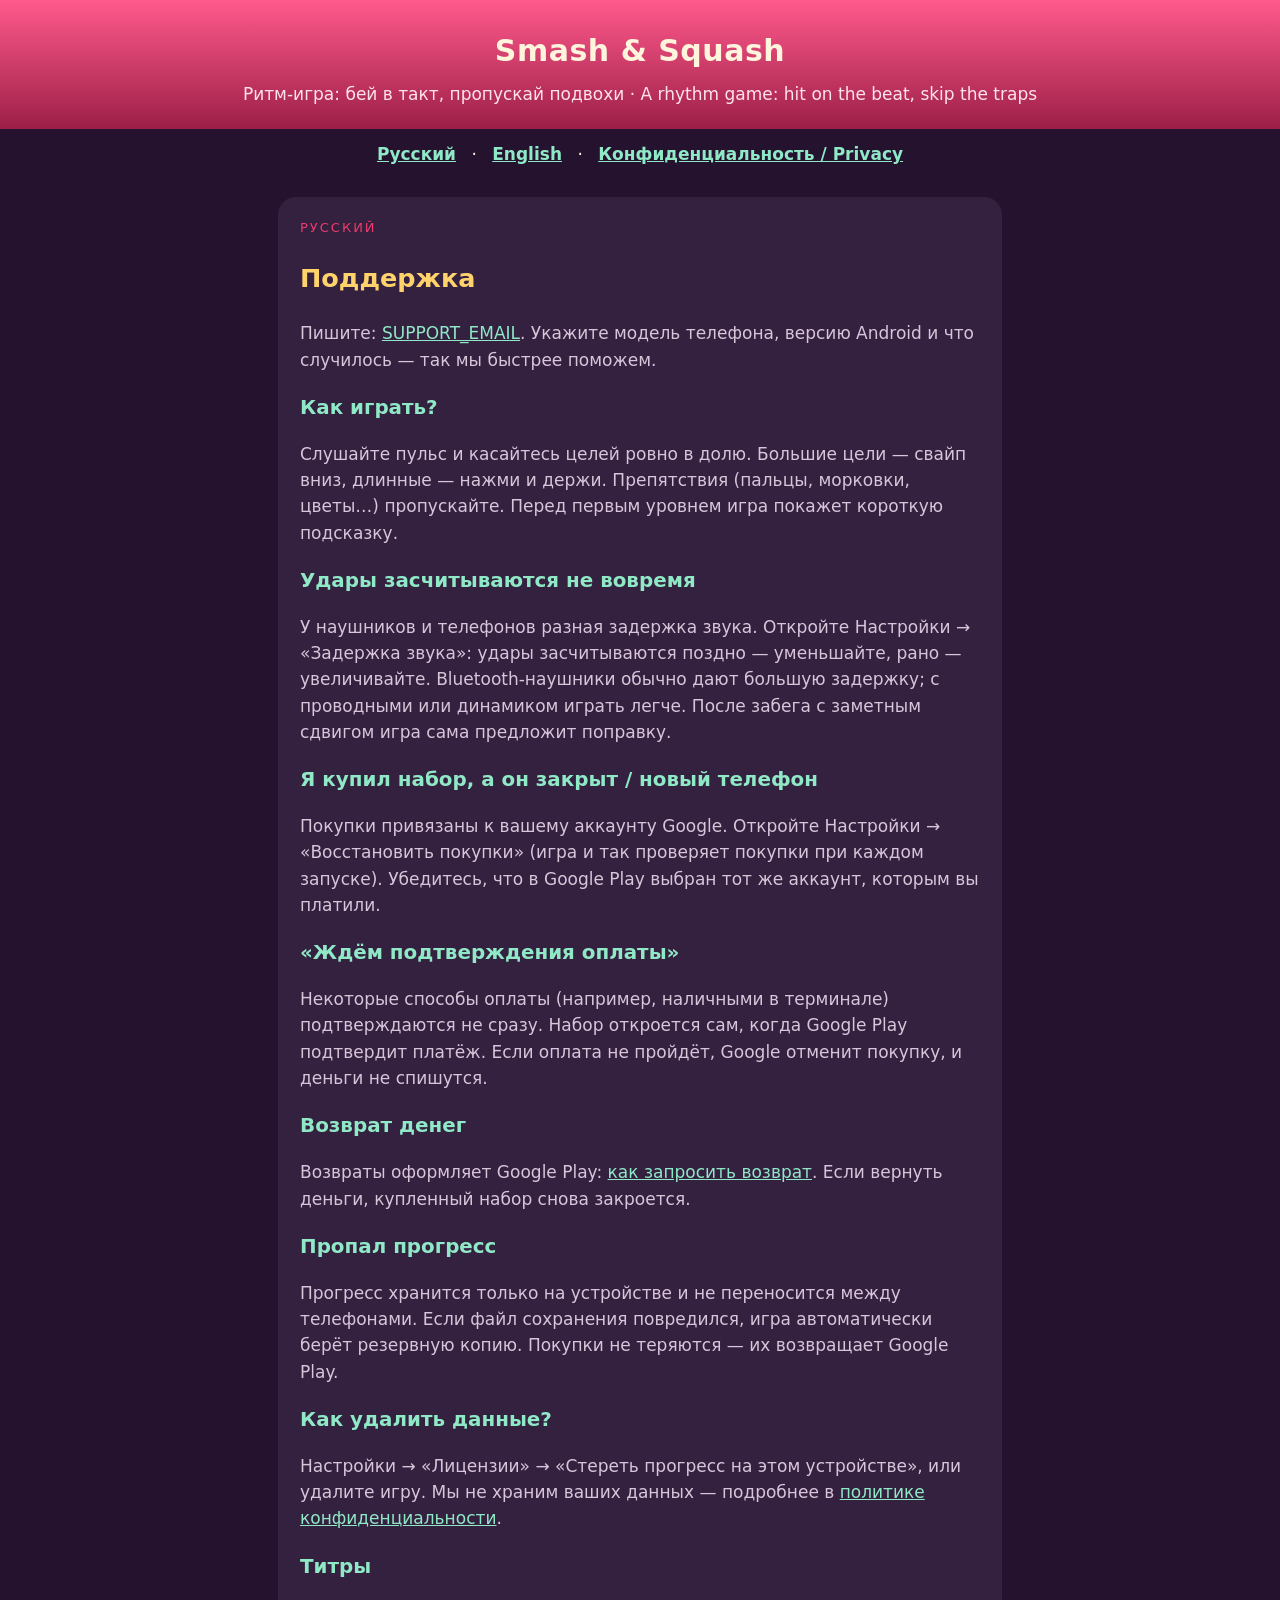
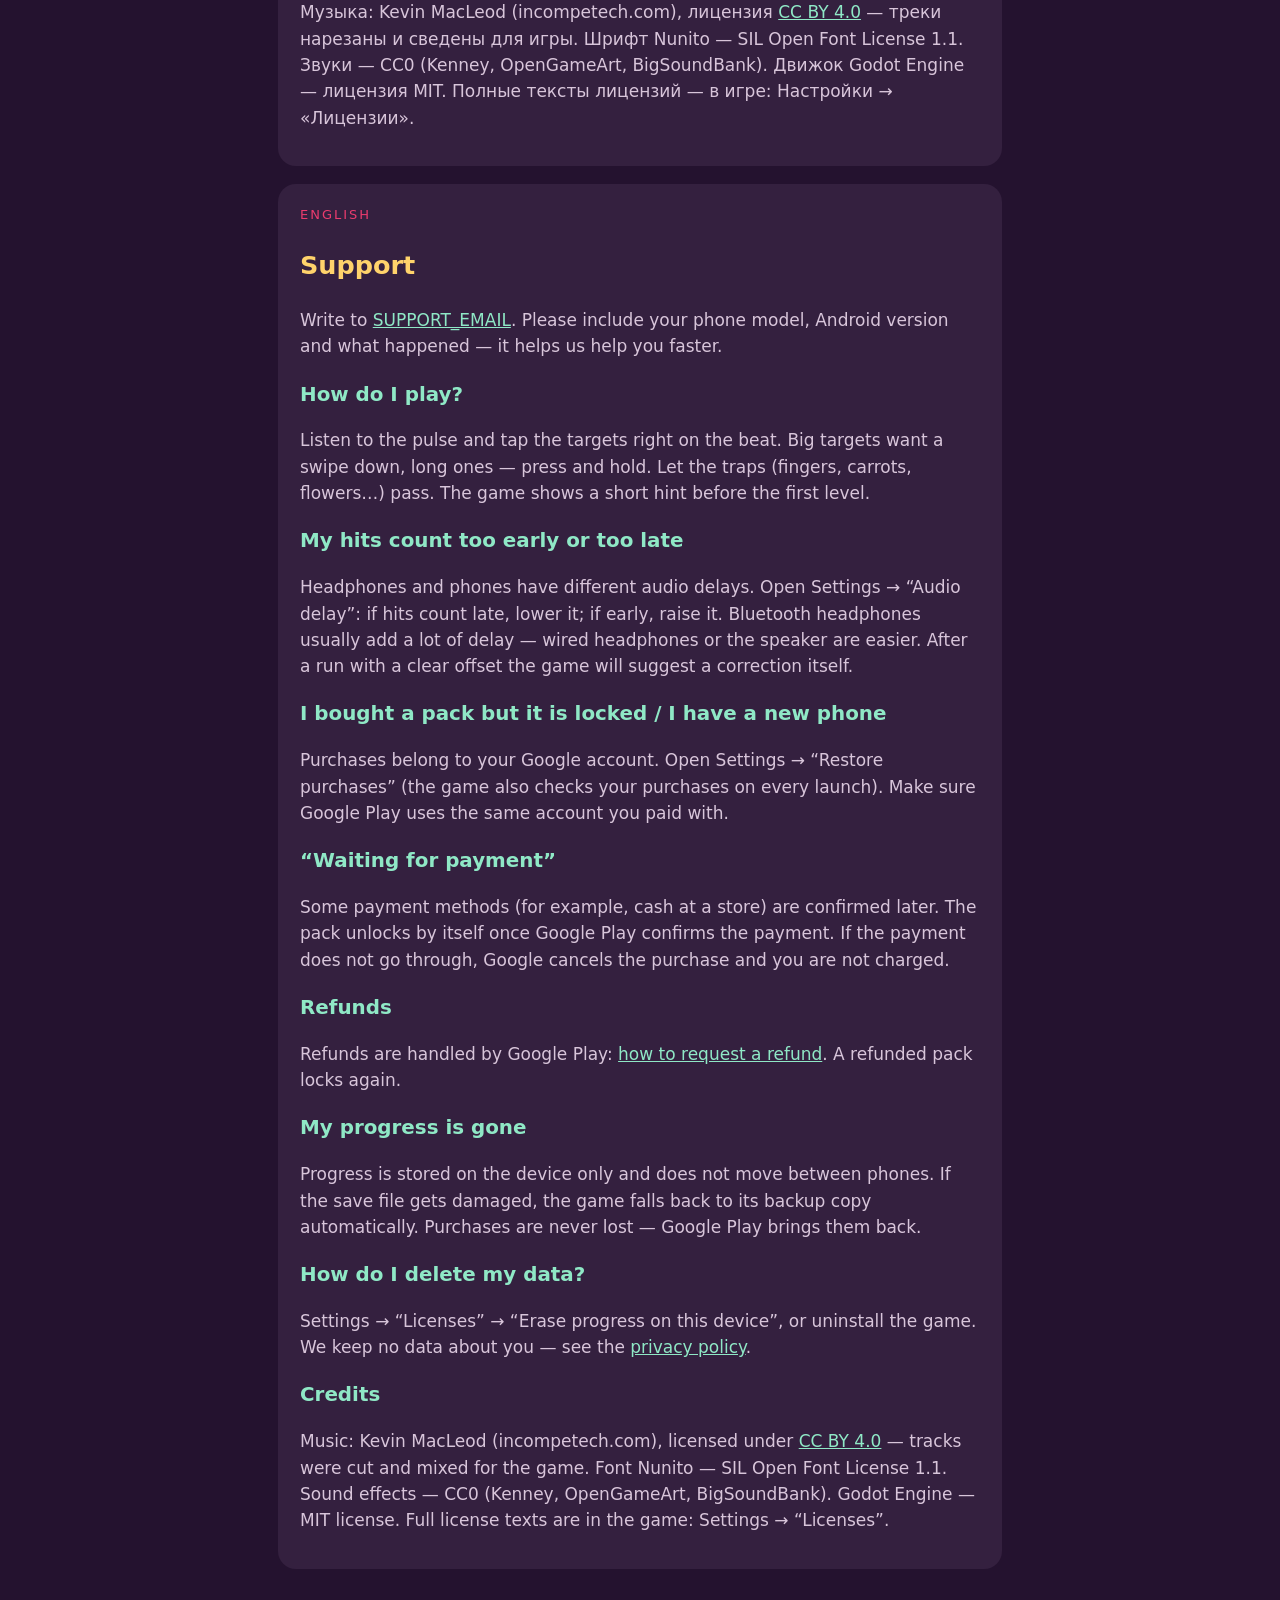
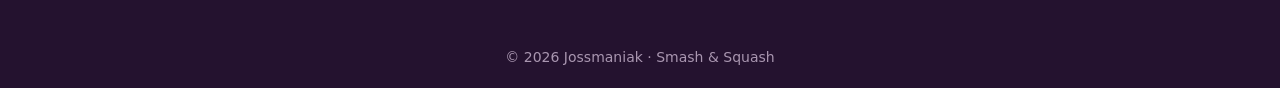
==== index.html @ dc43ede8 "Smash & Squash: privacy policy and support pages (RU + EN)" ====
<!doctype html>
<html lang="ru">
<head>
<meta charset="utf-8">
<meta name="viewport" content="width=device-width, initial-scale=1">
<title>Smash &amp; Squash — Поддержка / Support</title>
<link rel="stylesheet" href="style.css">
<script>
if (!location.hash && !/^(ru|uk|be)/i.test(navigator.language || '')) location.hash = '#en';
</script>
</head>
<body>
<header><h1>Smash &amp; Squash</h1><p>Ритм-игра: бей в такт, пропускай подвохи · A rhythm game: hit on the beat, skip the traps</p></header>
<nav><a href="#ru">Русский</a> · <a href="#en">English</a> · <a href="privacy/">Конфиденциальность / Privacy</a></nav>
<main>

<section id="ru">
<p class="lang">Русский</p>
<h2>Поддержка</h2>
<p>Пишите: <a href="mailto:SUPPORT_EMAIL">SUPPORT_EMAIL</a>. Укажите модель телефона, версию Android и что случилось —
так мы быстрее поможем.</p>

<h3>Как играть?</h3>
<p>Слушайте пульс и касайтесь целей ровно в долю. Большие цели — свайп вниз, длинные — нажми и держи. Препятствия
(пальцы, морковки, цветы…) пропускайте. Перед первым уровнем игра покажет короткую подсказку.</p>

<h3>Удары засчитываются не вовремя</h3>
<p>У наушников и телефонов разная задержка звука. Откройте Настройки → «Задержка звука»: удары засчитываются
поздно — уменьшайте, рано — увеличивайте. Bluetooth-наушники обычно дают большую задержку; с проводными или
динамиком играть легче. После забега с заметным сдвигом игра сама предложит поправку.</p>

<h3>Я купил набор, а он закрыт / новый телефон</h3>
<p>Покупки привязаны к вашему аккаунту Google. Откройте Настройки → «Восстановить покупки» (игра и так проверяет покупки
при каждом запуске). Убедитесь, что в Google Play выбран тот же аккаунт, которым вы платили.</p>

<h3>«Ждём подтверждения оплаты»</h3>
<p>Некоторые способы оплаты (например, наличными в терминале) подтверждаются не сразу. Набор откроется сам, когда
Google Play подтвердит платёж. Если оплата не пройдёт, Google отменит покупку, и деньги не спишутся.</p>

<h3>Возврат денег</h3>
<p>Возвраты оформляет Google Play: <a href="https://support.google.com/googleplay/answer/2479637">как запросить возврат</a>.
Если вернуть деньги, купленный набор снова закроется.</p>

<h3>Пропал прогресс</h3>
<p>Прогресс хранится только на устройстве и не переносится между телефонами. Если файл сохранения повредился,
игра автоматически берёт резервную копию. Покупки не теряются — их возвращает Google Play.</p>

<h3>Как удалить данные?</h3>
<p>Настройки → «Лицензии» → «Стереть прогресс на этом устройстве», или удалите игру. Мы не храним ваших данных
— подробнее в <a href="privacy/">политике конфиденциальности</a>.</p>

<h3>Титры</h3>
<p>Музыка: Kevin MacLeod (incompetech.com), лицензия <a href="https://creativecommons.org/licenses/by/4.0/">CC BY 4.0</a>
— треки нарезаны и сведены для игры. Шрифт Nunito — SIL Open Font License 1.1. Звуки — CC0 (Kenney, OpenGameArt,
BigSoundBank). Движок Godot Engine — лицензия MIT. Полные тексты лицензий — в игре: Настройки → «Лицензии».</p>
</section>

<section id="en">
<p class="lang">English</p>
<h2>Support</h2>
<p>Write to <a href="mailto:SUPPORT_EMAIL">SUPPORT_EMAIL</a>. Please include your phone model, Android version and what
happened — it helps us help you faster.</p>

<h3>How do I play?</h3>
<p>Listen to the pulse and tap the targets right on the beat. Big targets want a swipe down, long ones — press and hold.
Let the traps (fingers, carrots, flowers…) pass. The game shows a short hint before the first level.</p>

<h3>My hits count too early or too late</h3>
<p>Headphones and phones have different audio delays. Open Settings → “Audio delay”: if hits count late, lower it; if
early, raise it. Bluetooth headphones usually add a lot of delay — wired headphones or the speaker are easier. After a
run with a clear offset the game will suggest a correction itself.</p>

<h3>I bought a pack but it is locked / I have a new phone</h3>
<p>Purchases belong to your Google account. Open Settings → “Restore purchases” (the game also checks your purchases on
every launch). Make sure Google Play uses the same account you paid with.</p>

<h3>“Waiting for payment”</h3>
<p>Some payment methods (for example, cash at a store) are confirmed later. The pack unlocks by itself once Google Play
confirms the payment. If the payment does not go through, Google cancels the purchase and you are not charged.</p>

<h3>Refunds</h3>
<p>Refunds are handled by Google Play: <a href="https://support.google.com/googleplay/answer/2479637">how to request a
refund</a>. A refunded pack locks again.</p>

<h3>My progress is gone</h3>
<p>Progress is stored on the device only and does not move between phones. If the save file gets damaged, the game
falls back to its backup copy automatically. Purchases are never lost — Google Play brings them back.</p>

<h3>How do I delete my data?</h3>
<p>Settings → “Licenses” → “Erase progress on this device”, or uninstall the game. We keep no data about you — see the
<a href="privacy/">privacy policy</a>.</p>

<h3>Credits</h3>
<p>Music: Kevin MacLeod (incompetech.com), licensed under <a href="https://creativecommons.org/licenses/by/4.0/">CC BY
4.0</a> — tracks were cut and mixed for the game. Font Nunito — SIL Open Font License 1.1. Sound effects — CC0 (Kenney,
OpenGameArt, BigSoundBank). Godot Engine — MIT license. Full license texts are in the game: Settings → “Licenses”.</p>
</section>
</main>
<footer>© 2026 Jossmaniak · Smash &amp; Squash</footer>
</body>
</html>
---- style.css ----
:root { --bg: #24122f; --card: #34203f; --ink: #fff4dc; --soft: #d8c5da; --accent: #ffd36b; --pink: #ec3b6e; --mint: #8fe8c6; }
* { box-sizing: border-box; }
body { margin: 0; font: 17px/1.55 system-ui, -apple-system, "Segoe UI", Roboto, sans-serif; background: var(--bg); color: var(--ink); }
header { background: linear-gradient(180deg, #ff5a8c, #9c1f47); padding: 28px 20px 22px; text-align: center; }
header h1 { margin: 0; font-size: 30px; letter-spacing: .5px; }
header p { margin: 6px 0 0; color: #ffe3ec; }
nav { text-align: center; padding: 12px; }
nav a { color: var(--mint); margin: 0 10px; font-weight: 600; }
main { max-width: 760px; margin: 0 auto; padding: 0 18px 40px; }
section { background: var(--card); border-radius: 18px; padding: 8px 22px 18px; margin: 18px 0; }
h2 { color: var(--accent); }
h3 { color: var(--mint); margin-bottom: 4px; }
a { color: var(--mint); }
p, li { color: var(--soft); }
.lang { font-size: 13px; text-transform: uppercase; letter-spacing: 2px; color: var(--pink); }
footer { text-align: center; color: #a996b0; font-size: 14px; padding: 20px; }
code { background: #1e1028; padding: 1px 6px; border-radius: 6px; }
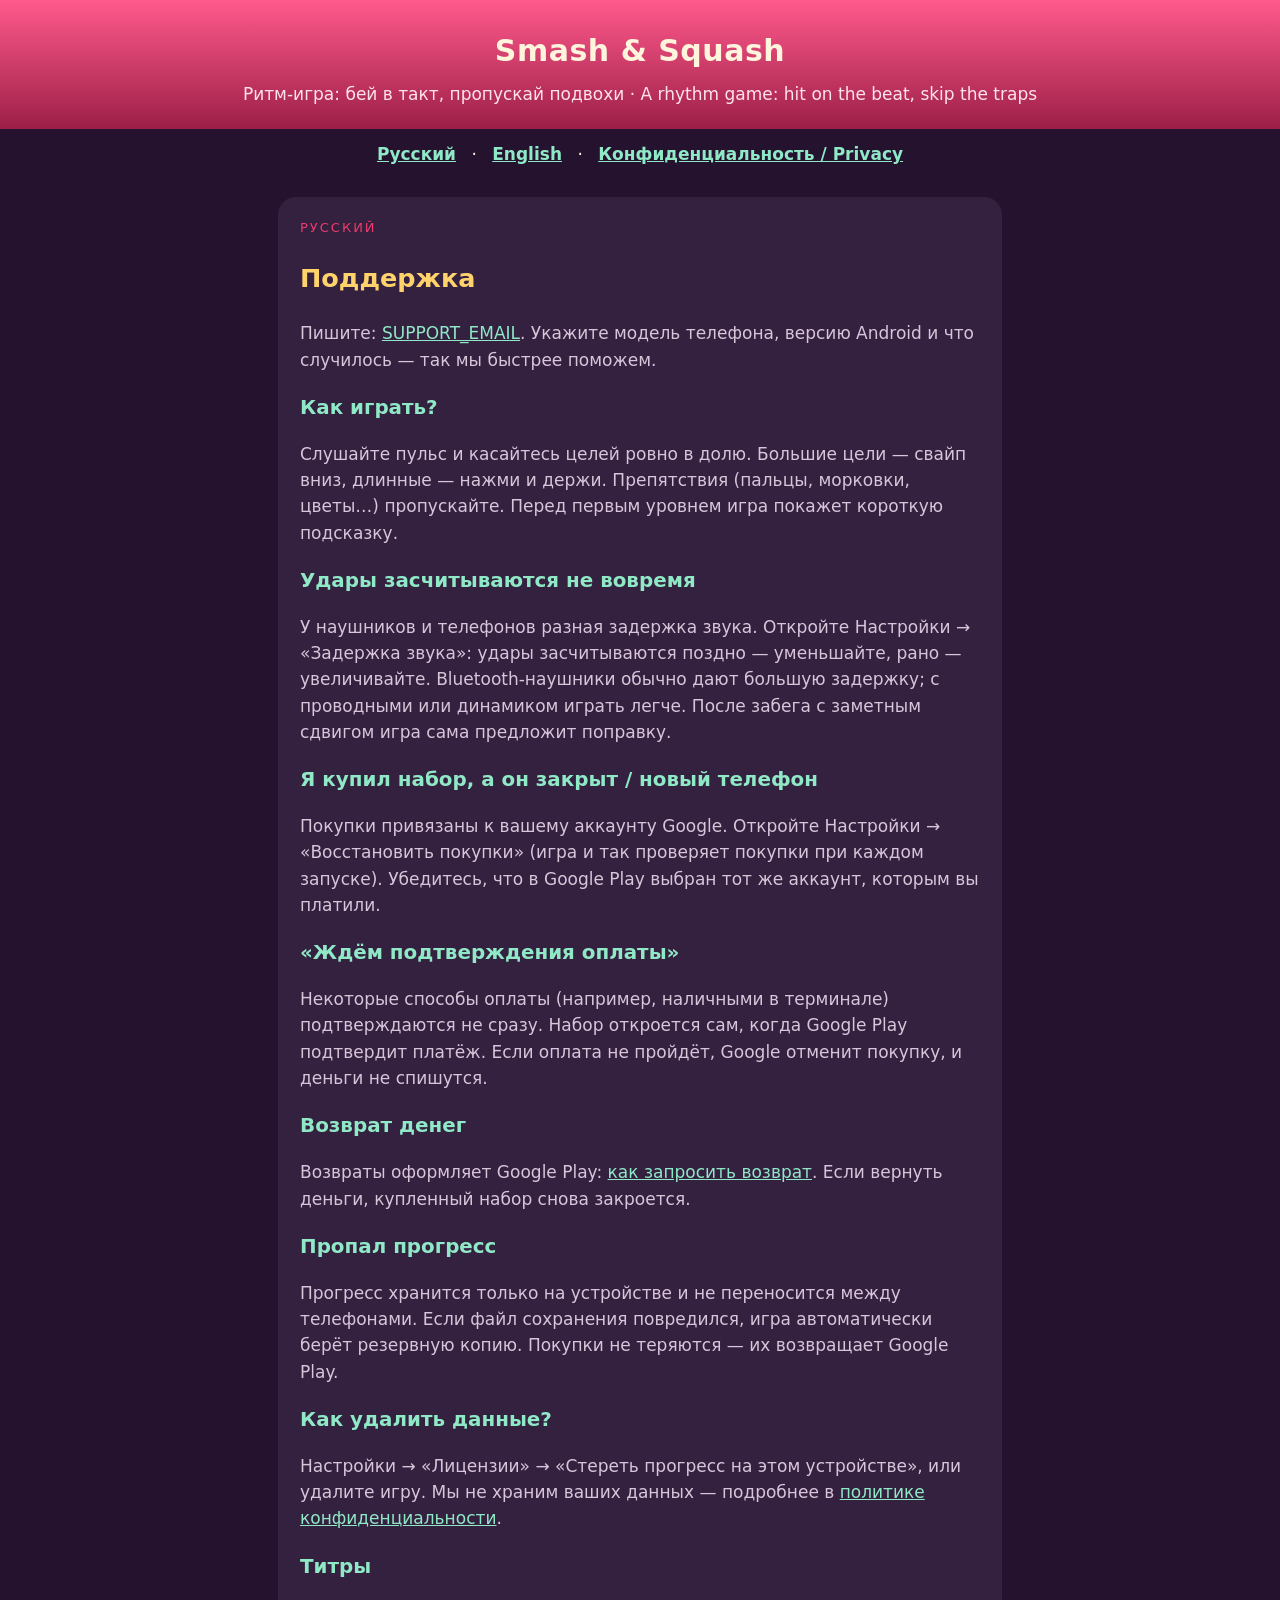
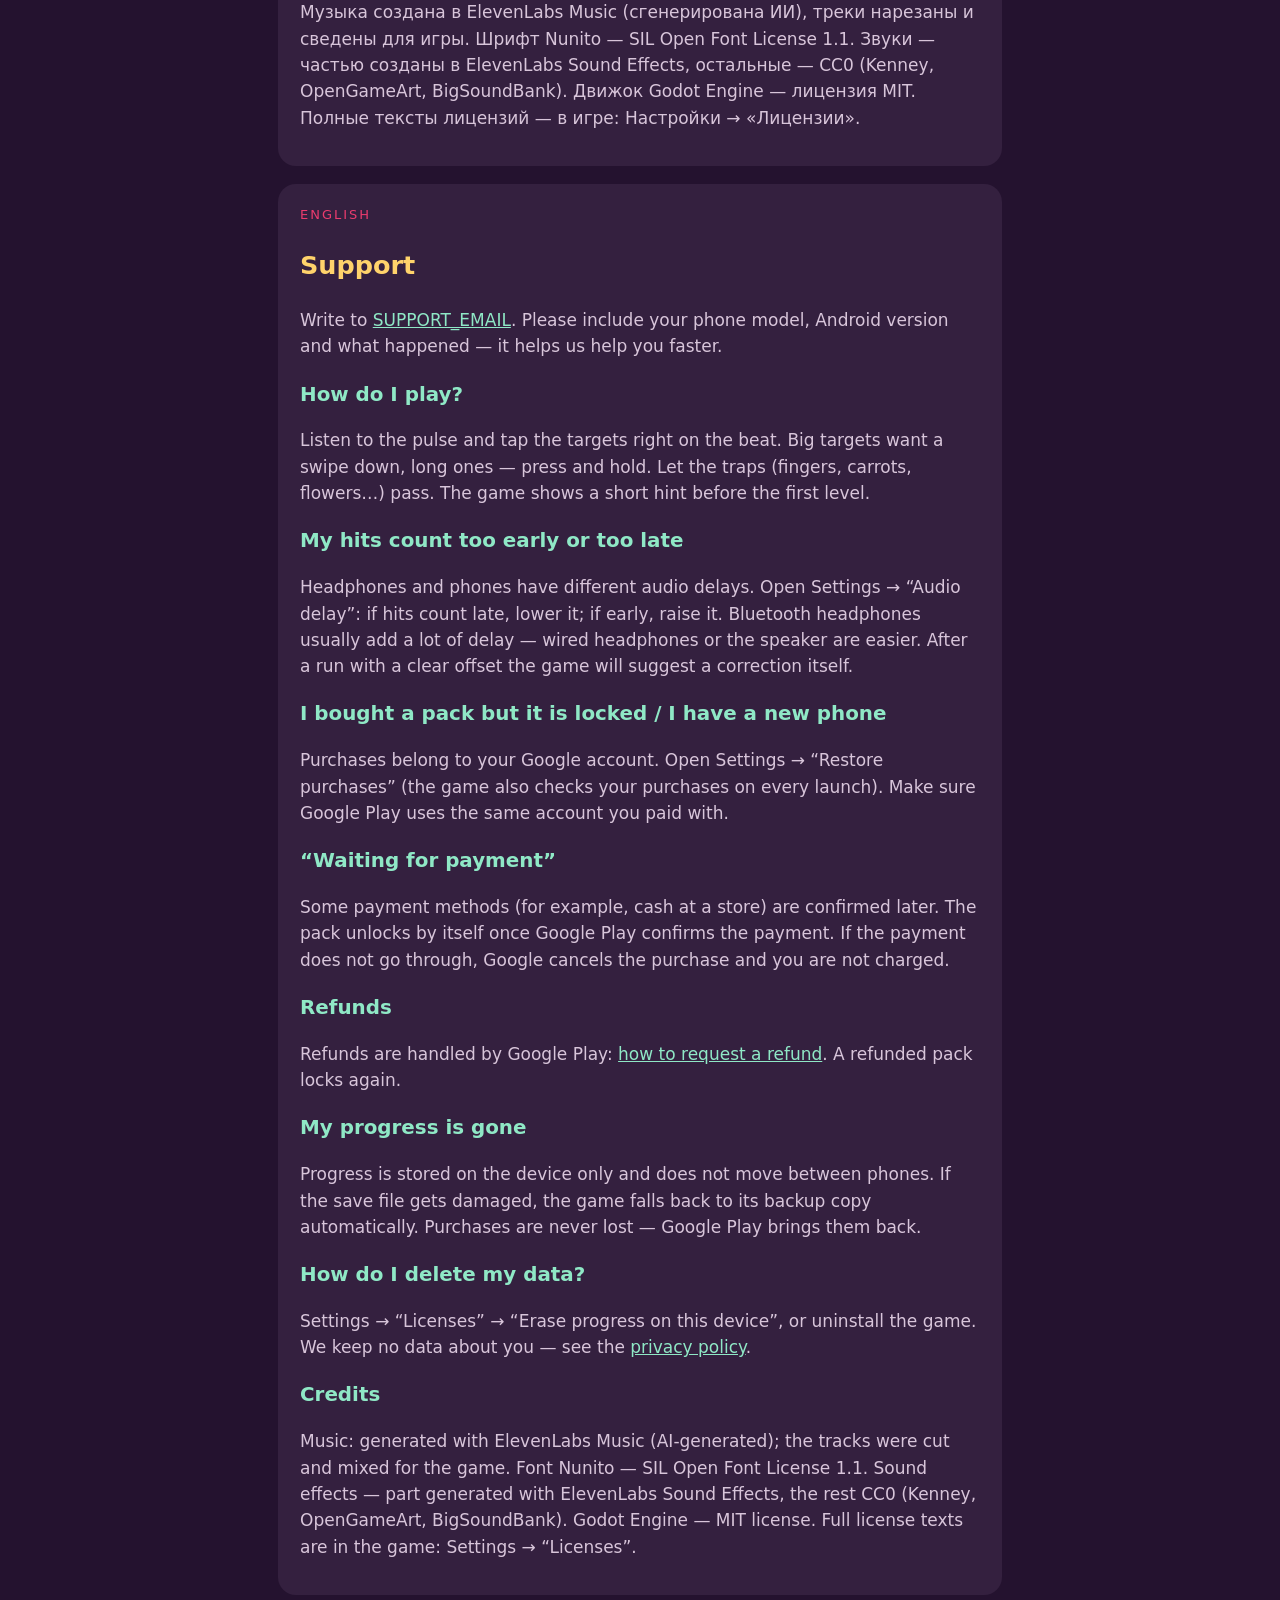
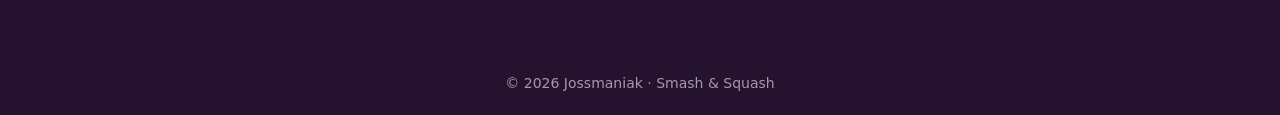
==== commit eeb0d2d2: "Credits: music and part of the sound effects are made with ElevenLabs (Kevin MacLeod attribution rem" ====
--- a/index.html
+++ b/index.html
@@ -50,9 +50,9 @@
 — подробнее в <a href="privacy/">политике конфиденциальности</a>.</p>
 
 <h3>Титры</h3>
-<p>Музыка: Kevin MacLeod (incompetech.com), лицензия <a href="https://creativecommons.org/licenses/by/4.0/">CC BY 4.0</a>
-— треки нарезаны и сведены для игры. Шрифт Nunito — SIL Open Font License 1.1. Звуки — CC0 (Kenney, OpenGameArt,
-BigSoundBank). Движок Godot Engine — лицензия MIT. Полные тексты лицензий — в игре: Настройки → «Лицензии».</p>
+<p>Музыка создана в ElevenLabs Music (сгенерирована ИИ), треки нарезаны и сведены для игры. Шрифт Nunito — SIL Open Font
+License 1.1. Звуки — частью созданы в ElevenLabs Sound Effects, остальные — CC0 (Kenney, OpenGameArt, BigSoundBank).
+Движок Godot Engine — лицензия MIT. Полные тексты лицензий — в игре: Настройки → «Лицензии».</p>
 </section>
 
 <section id="en">
@@ -91,9 +91,9 @@
 <a href="privacy/">privacy policy</a>.</p>
 
 <h3>Credits</h3>
-<p>Music: Kevin MacLeod (incompetech.com), licensed under <a href="https://creativecommons.org/licenses/by/4.0/">CC BY
-4.0</a> — tracks were cut and mixed for the game. Font Nunito — SIL Open Font License 1.1. Sound effects — CC0 (Kenney,
-OpenGameArt, BigSoundBank). Godot Engine — MIT license. Full license texts are in the game: Settings → “Licenses”.</p>
+<p>Music: generated with ElevenLabs Music (AI-generated); the tracks were cut and mixed for the game. Font Nunito — SIL Open
+Font License 1.1. Sound effects — part generated with ElevenLabs Sound Effects, the rest CC0 (Kenney, OpenGameArt,
+BigSoundBank). Godot Engine — MIT license. Full license texts are in the game: Settings → “Licenses”.</p>
 </section>
 </main>
 <footer>© 2026 Jossmaniak · Smash &amp; Squash</footer>
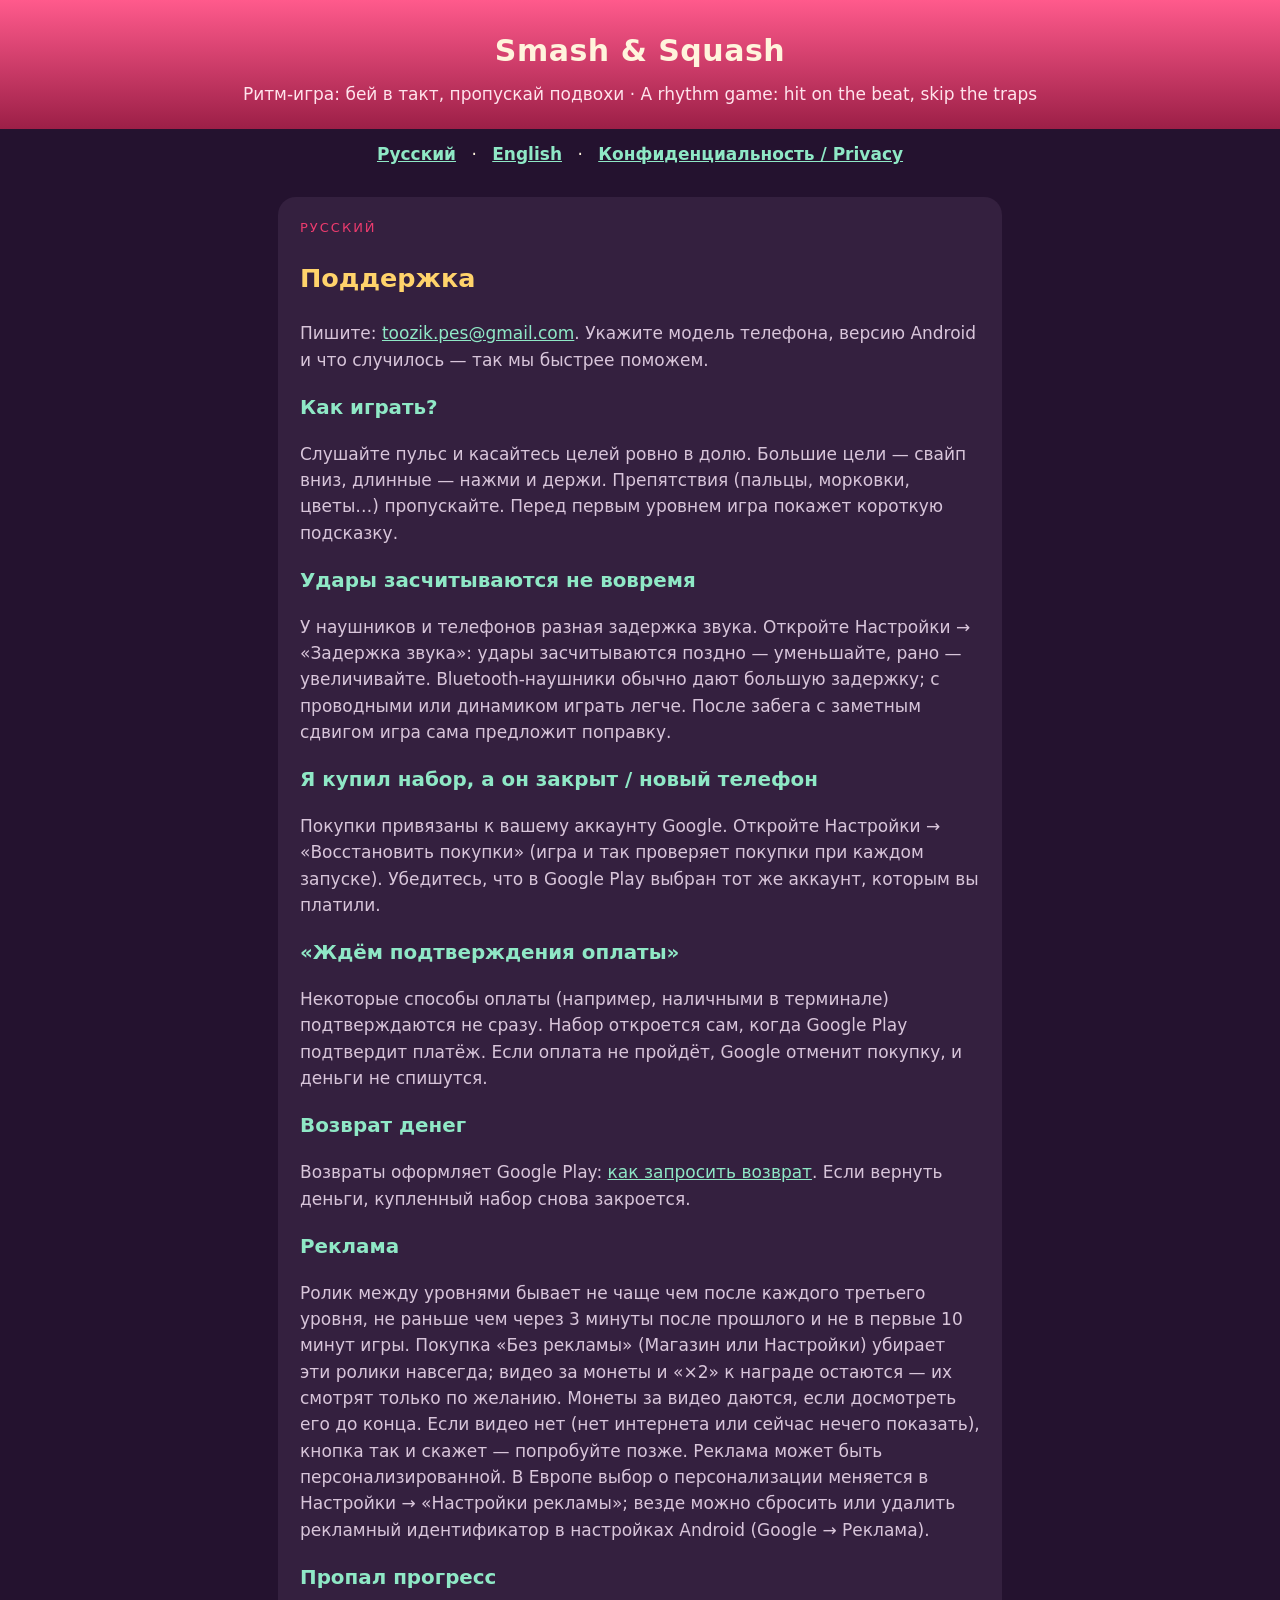
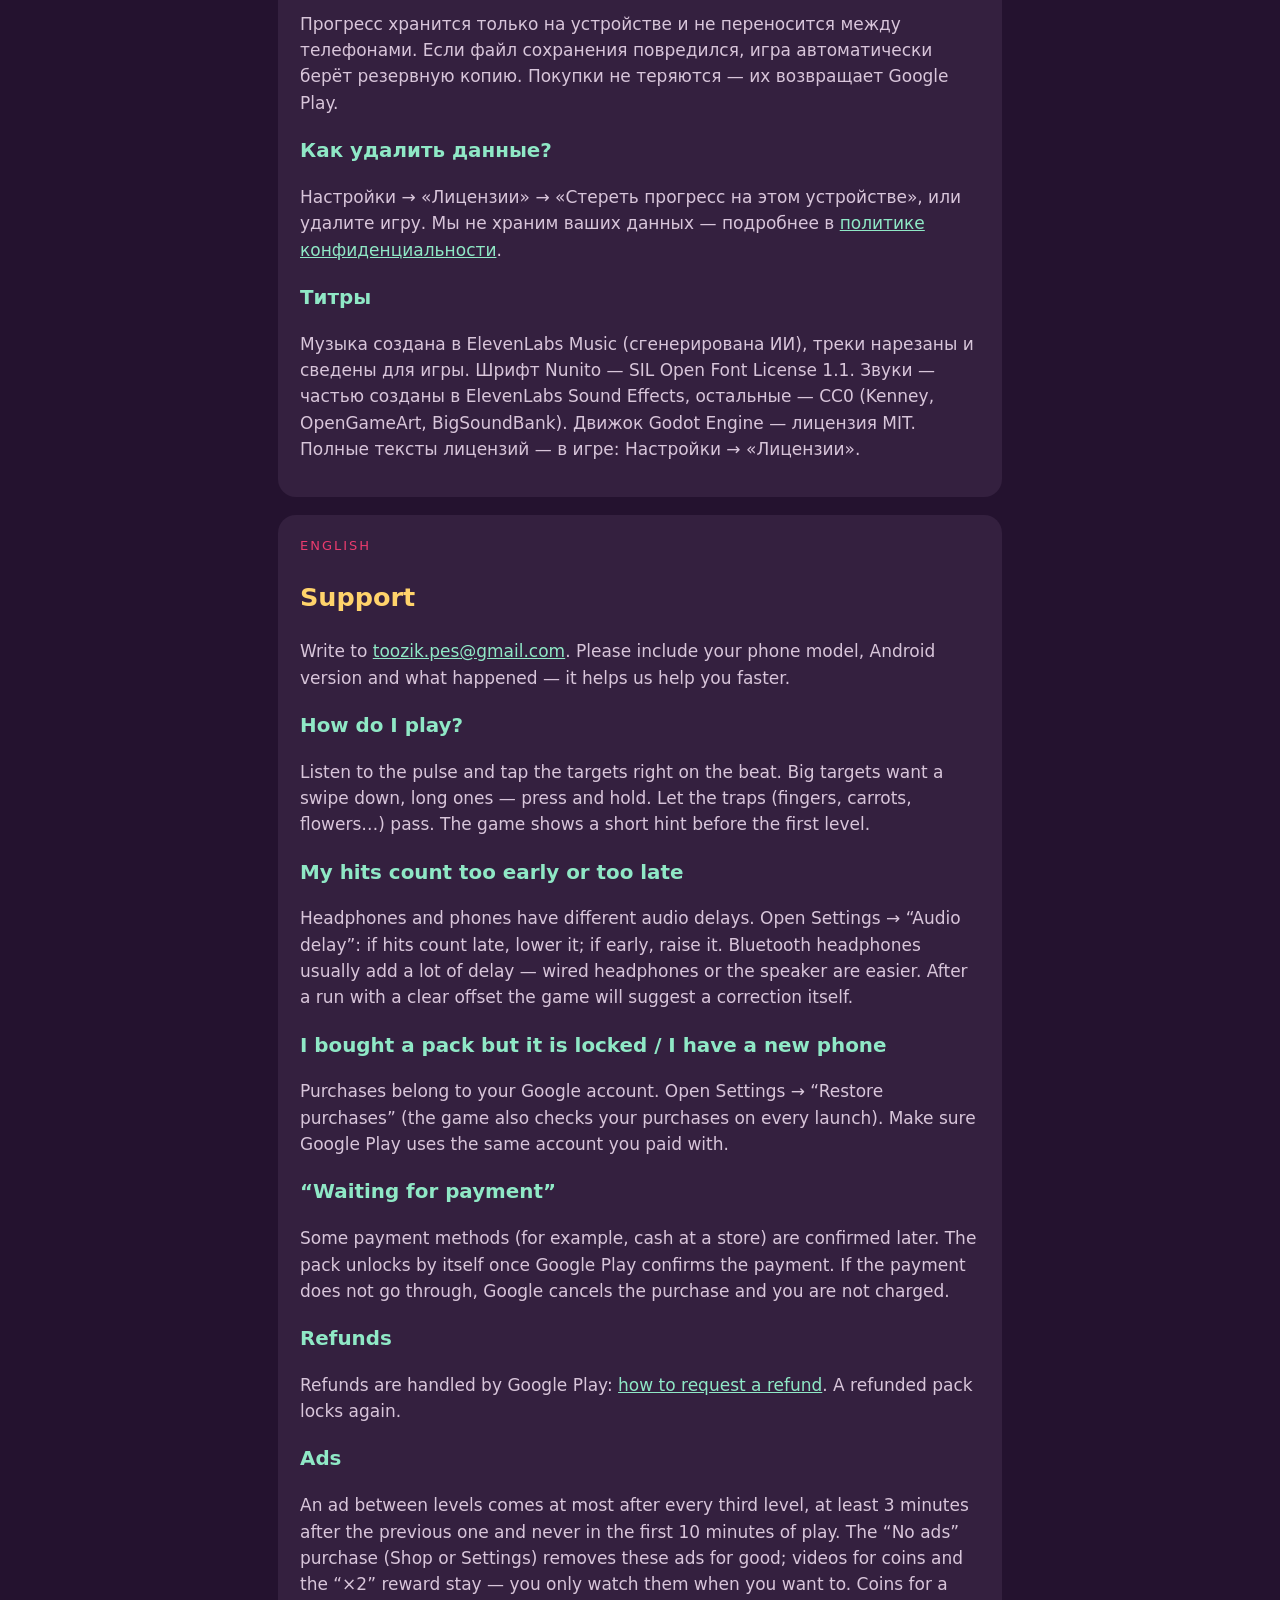
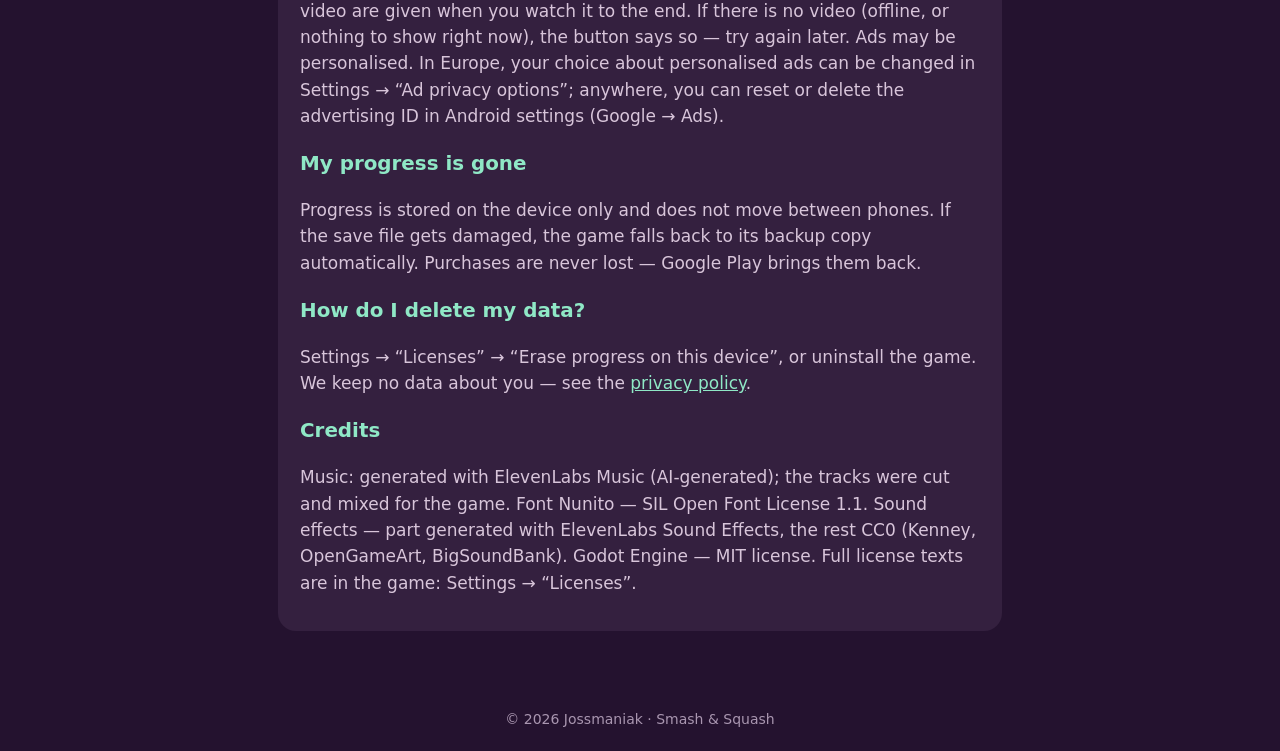
==== commit f3b8739d: "Support email and Google AdMob ads: privacy policy and support FAQ updated (RU + EN) Contact address" ====
--- a/index.html
+++ b/index.html
@@ -17,7 +17,7 @@
 <section id="ru">
 <p class="lang">Русский</p>
 <h2>Поддержка</h2>
-<p>Пишите: <a href="mailto:SUPPORT_EMAIL">SUPPORT_EMAIL</a>. Укажите модель телефона, версию Android и что случилось —
+<p>Пишите: <a href="mailto:toozik.pes@gmail.com">toozik.pes@gmail.com</a>. Укажите модель телефона, версию Android и что случилось —
 так мы быстрее поможем.</p>
 
 <h3>Как играть?</h3>
@@ -41,6 +41,14 @@
 <p>Возвраты оформляет Google Play: <a href="https://support.google.com/googleplay/answer/2479637">как запросить возврат</a>.
 Если вернуть деньги, купленный набор снова закроется.</p>
 
+<h3>Реклама</h3>
+<p>Ролик между уровнями бывает не чаще чем после каждого третьего уровня, не раньше чем через 3 минуты после прошлого
+и не в первые 10 минут игры. Покупка «Без рекламы» (Магазин или Настройки) убирает эти ролики навсегда; видео за монеты
+и «×2» к награде остаются — их смотрят только по желанию. Монеты за видео даются, если досмотреть его до конца. Если
+видео нет (нет интернета или сейчас нечего показать), кнопка так и скажет — попробуйте позже. Реклама может быть
+персонализированной. В Европе выбор о персонализации меняется в Настройки → «Настройки рекламы»; везде можно сбросить
+или удалить рекламный идентификатор в настройках Android (Google → Реклама).</p>
+
 <h3>Пропал прогресс</h3>
 <p>Прогресс хранится только на устройстве и не переносится между телефонами. Если файл сохранения повредился,
 игра автоматически берёт резервную копию. Покупки не теряются — их возвращает Google Play.</p>
@@ -58,7 +66,7 @@
 <section id="en">
 <p class="lang">English</p>
 <h2>Support</h2>
-<p>Write to <a href="mailto:SUPPORT_EMAIL">SUPPORT_EMAIL</a>. Please include your phone model, Android version and what
+<p>Write to <a href="mailto:toozik.pes@gmail.com">toozik.pes@gmail.com</a>. Please include your phone model, Android version and what
 happened — it helps us help you faster.</p>
 
 <h3>How do I play?</h3>
@@ -82,6 +90,14 @@
 <p>Refunds are handled by Google Play: <a href="https://support.google.com/googleplay/answer/2479637">how to request a
 refund</a>. A refunded pack locks again.</p>
 
+<h3>Ads</h3>
+<p>An ad between levels comes at most after every third level, at least 3 minutes after the previous one and never in the
+first 10 minutes of play. The “No ads” purchase (Shop or Settings) removes these ads for good; videos for coins and the
+“×2” reward stay — you only watch them when you want to. Coins for a video are given when you watch it to the end. If
+there is no video (offline, or nothing to show right now), the button says so — try again later. Ads may be personalised.
+In Europe, your choice about personalised ads can be changed in Settings → “Ad privacy options”; anywhere, you can reset
+or delete the advertising ID in Android settings (Google → Ads).</p>
+
 <h3>My progress is gone</h3>
 <p>Progress is stored on the device only and does not move between phones. If the save file gets damaged, the game
 falls back to its backup copy automatically. Purchases are never lost — Google Play brings them back.</p>
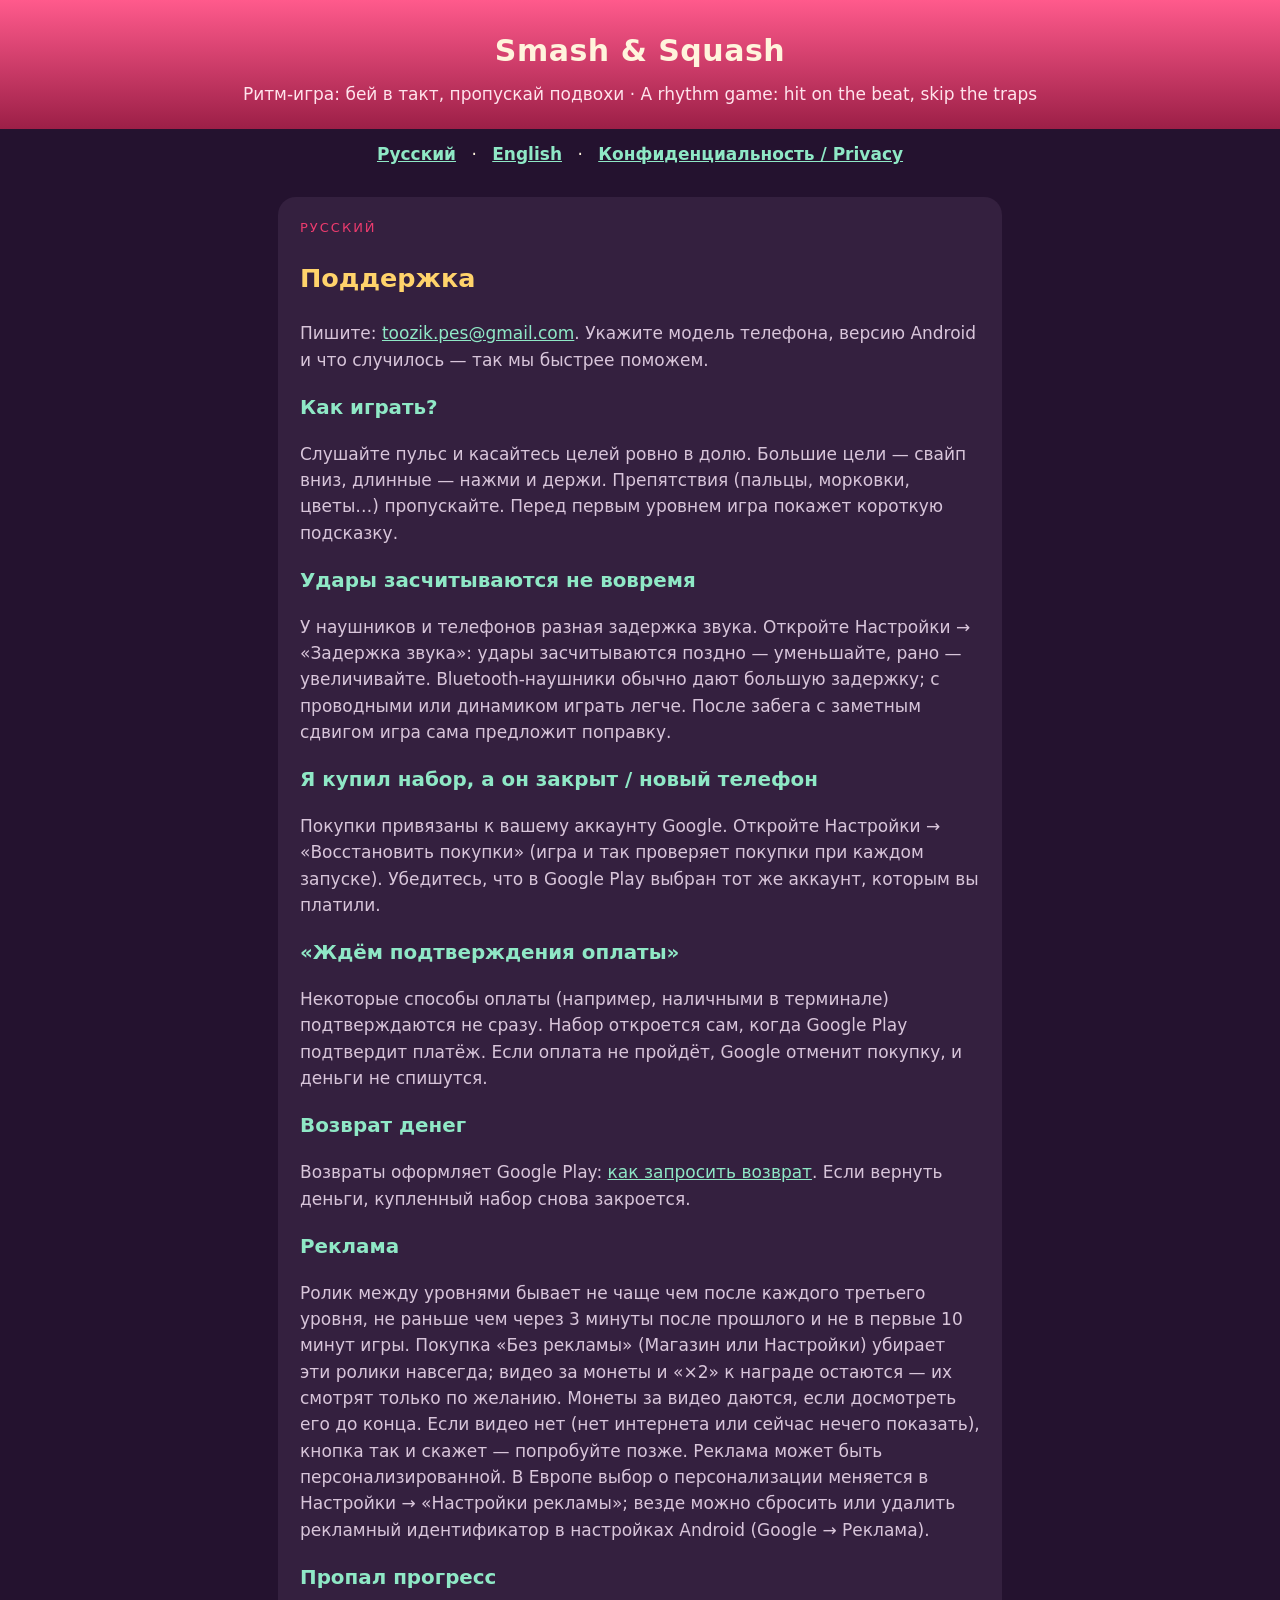
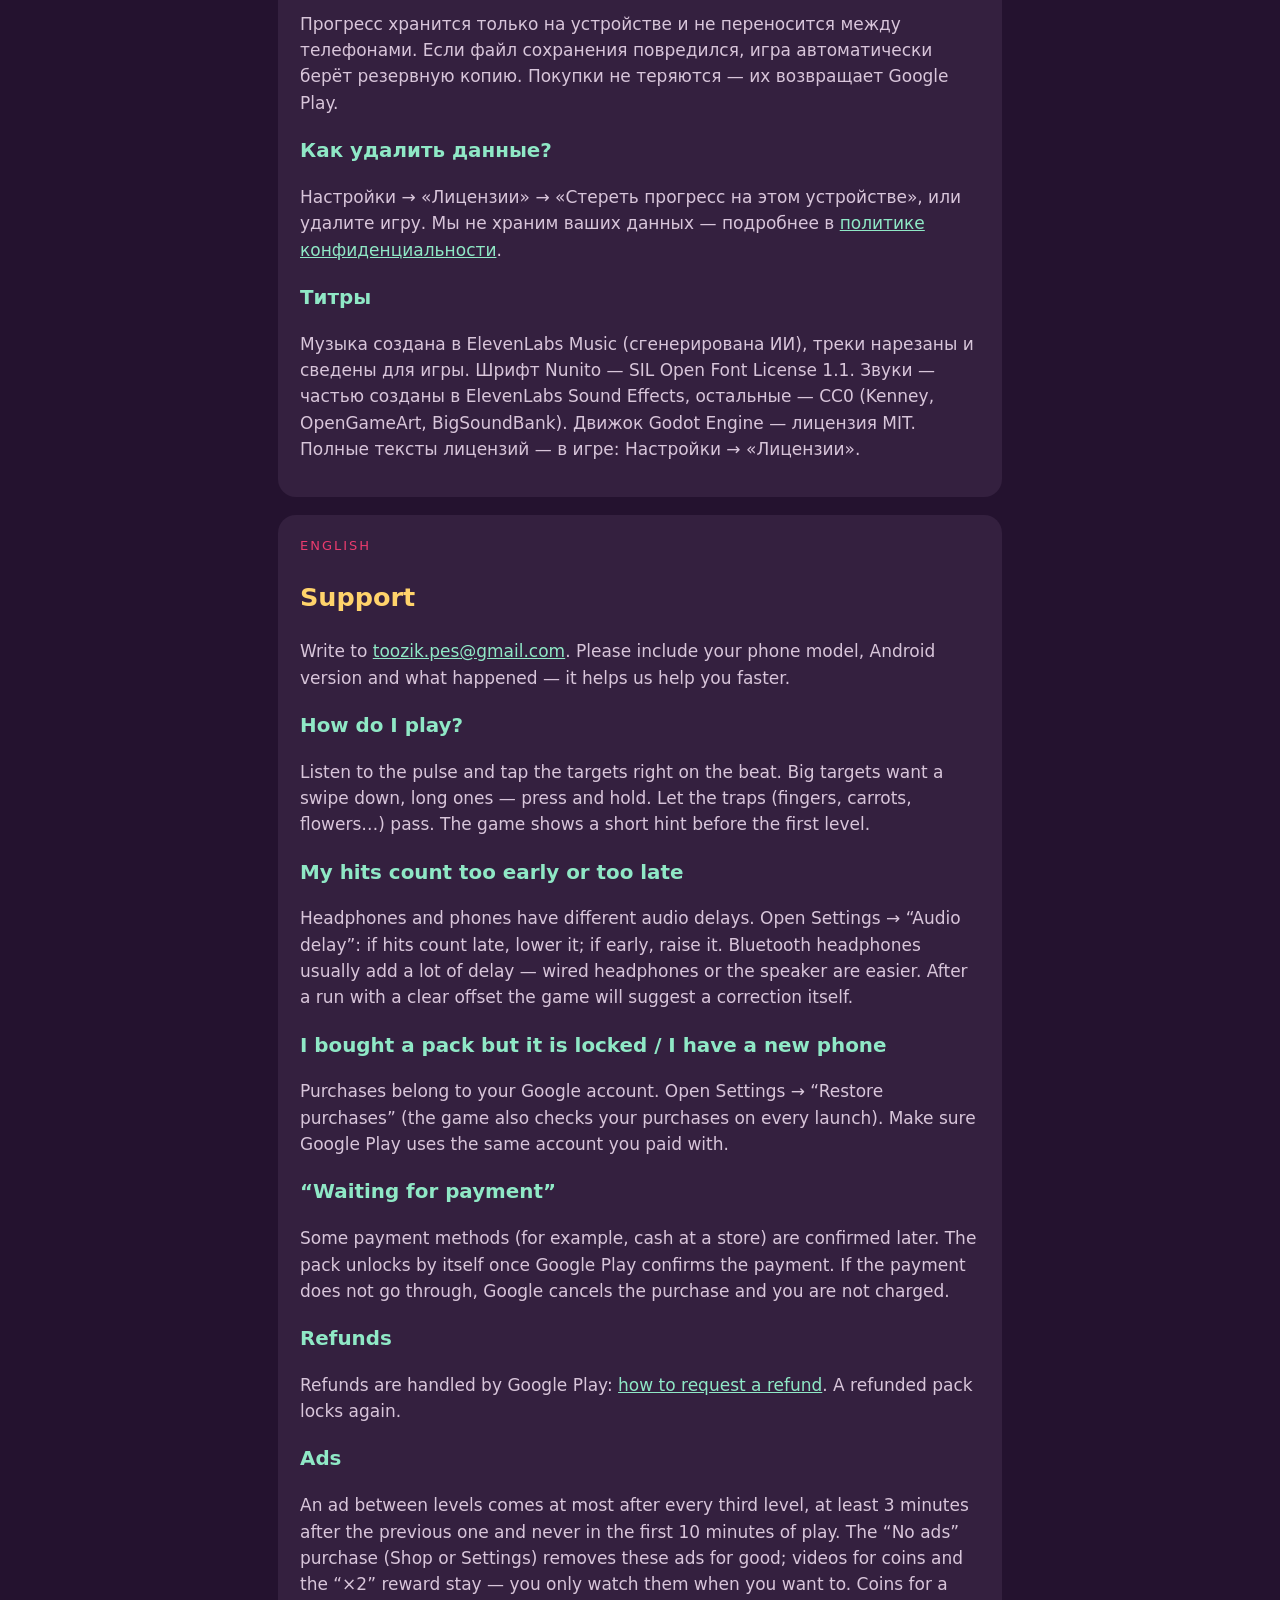
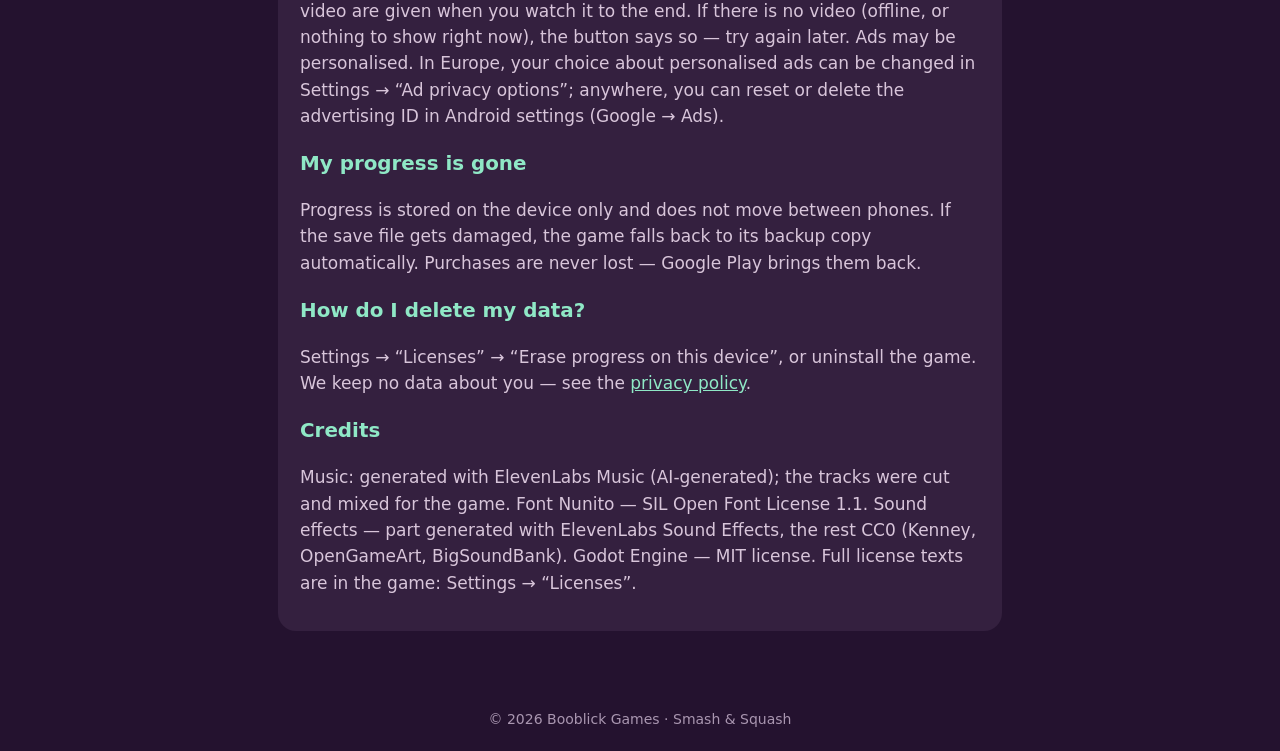
==== commit d4429f45: "Developer name Booblick Games (as on Google Play) instead of Jossmaniak (RU + EN) Co-Authored-By: Cl" ====
--- a/index.html
+++ b/index.html
@@ -112,6 +112,6 @@
 BigSoundBank). Godot Engine — MIT license. Full license texts are in the game: Settings → “Licenses”.</p>
 </section>
 </main>
-<footer>© 2026 Jossmaniak · Smash &amp; Squash</footer>
+<footer>© 2026 Booblick Games · Smash &amp; Squash</footer>
 </body>
 </html>
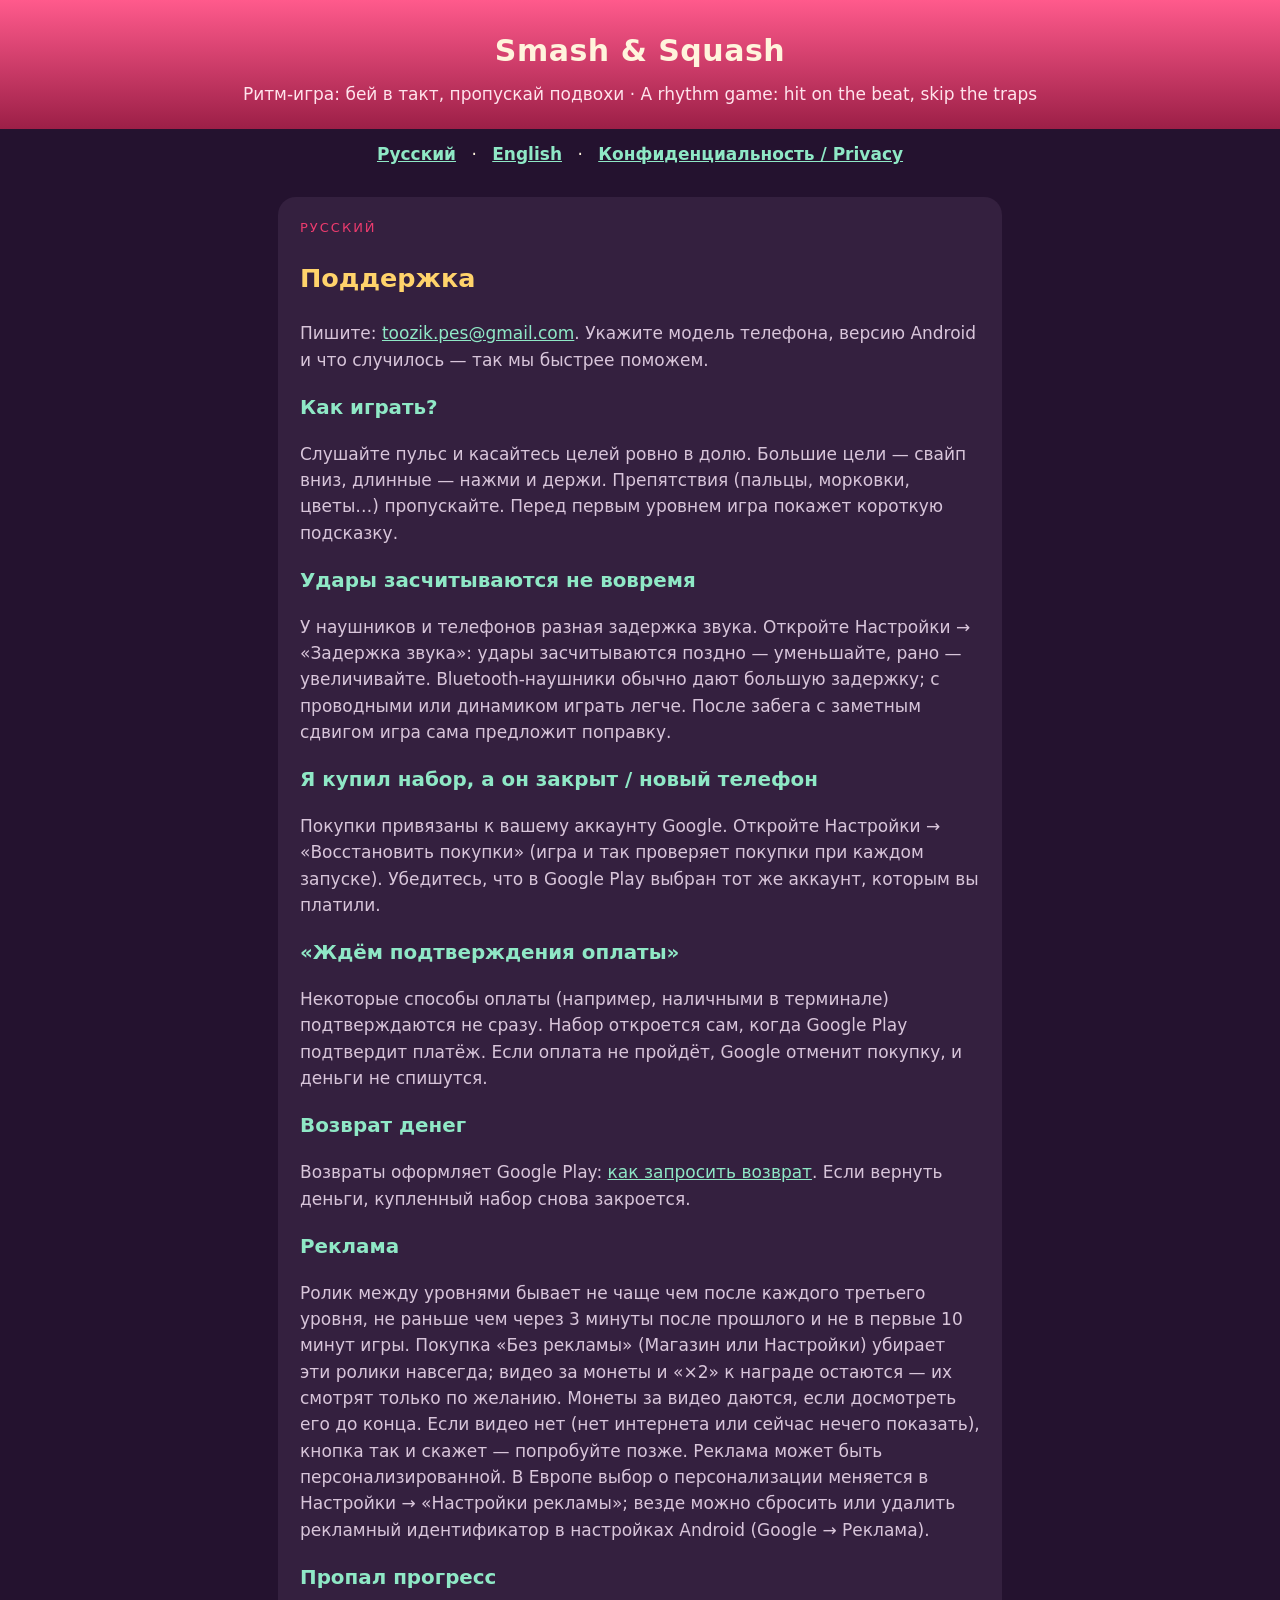
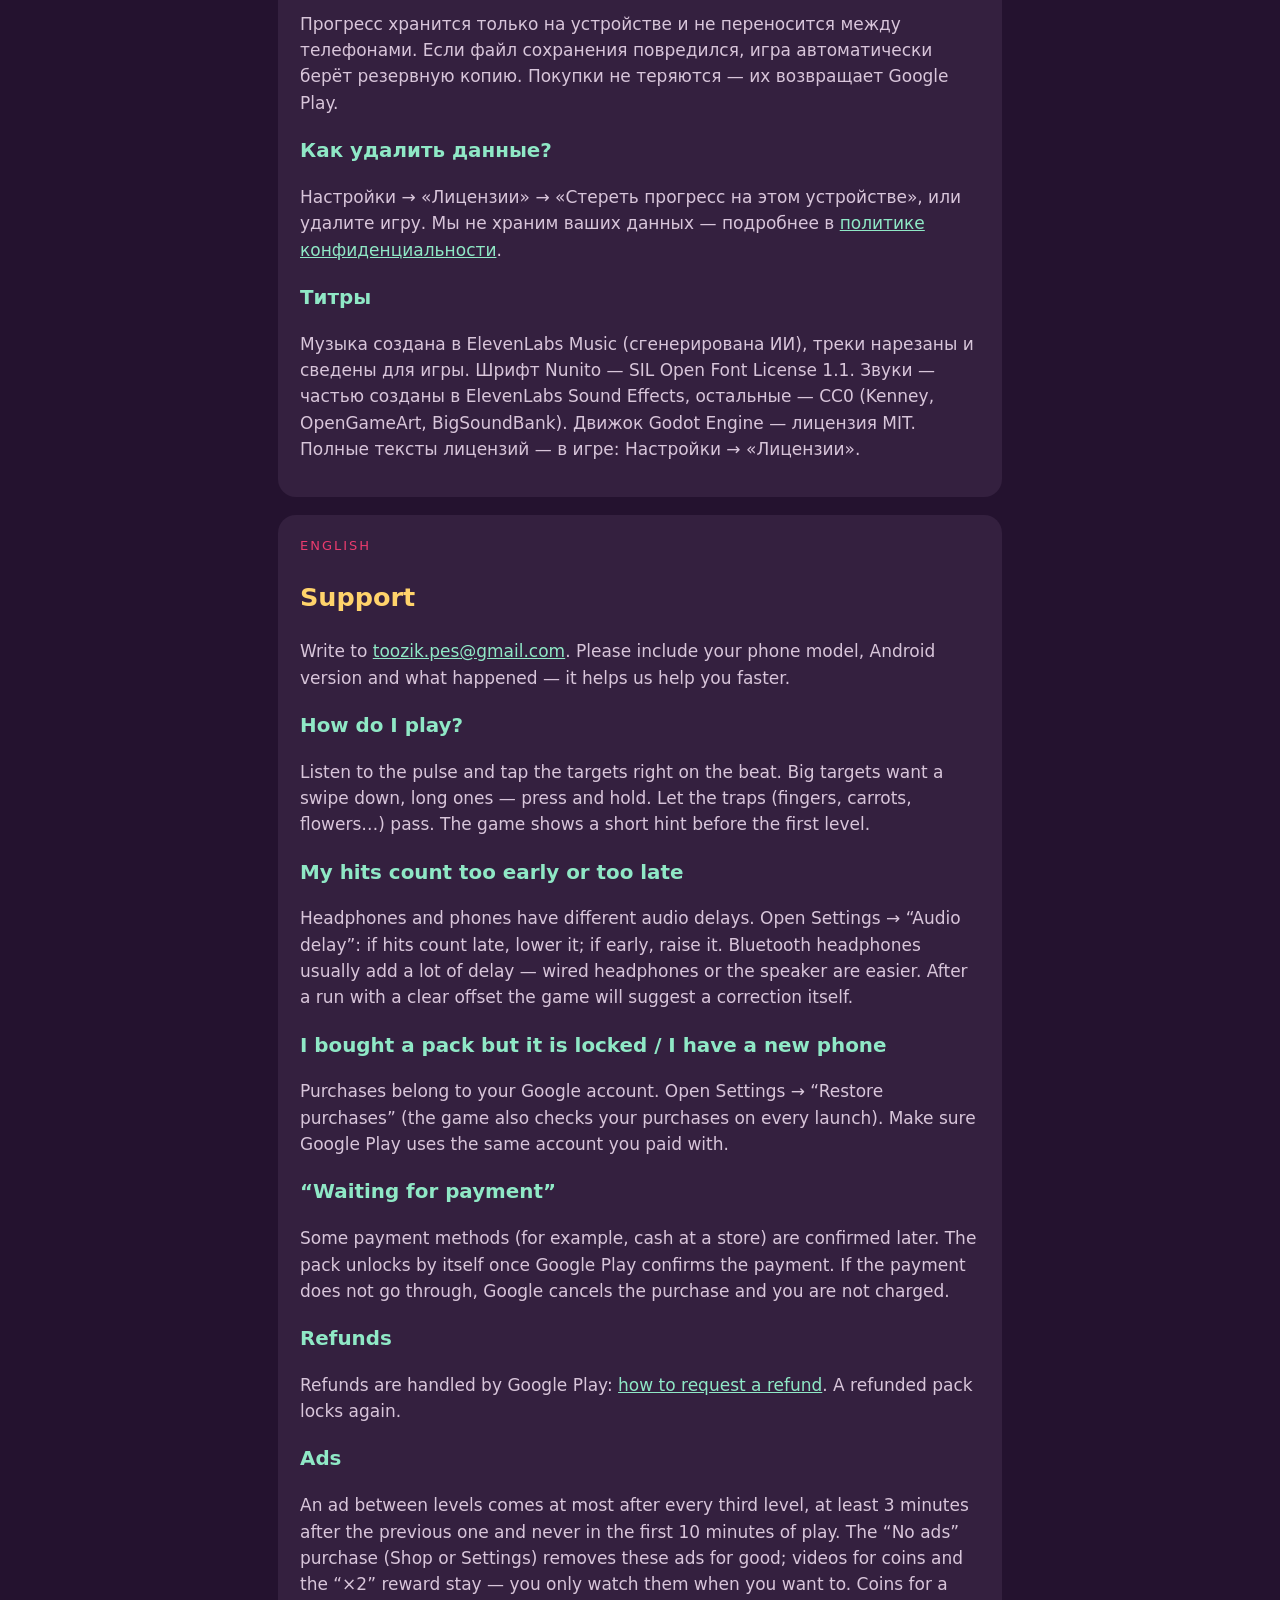
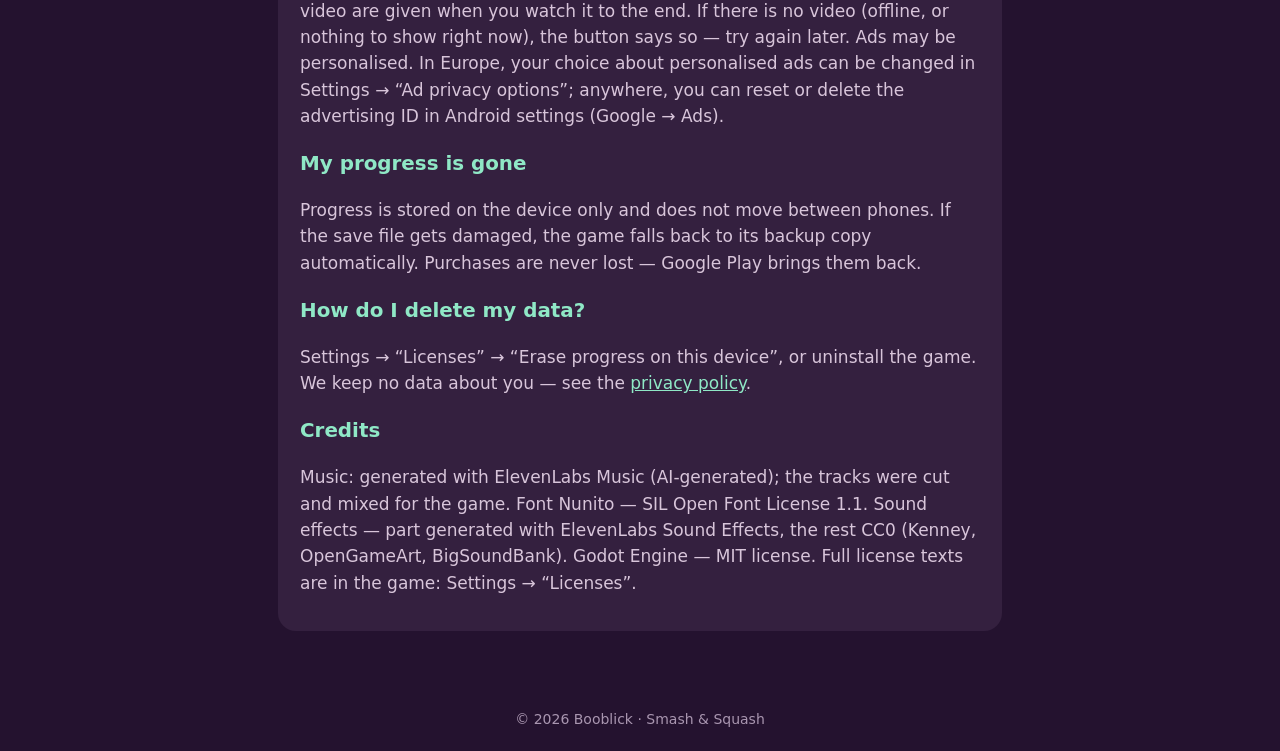
==== commit 228f8d8b: "Developer name Booblick (current Google Play account name) Co-Authored-By: Claude Opus 5.5 <noreply@" ====
--- a/index.html
+++ b/index.html
@@ -112,6 +112,6 @@
 BigSoundBank). Godot Engine — MIT license. Full license texts are in the game: Settings → “Licenses”.</p>
 </section>
 </main>
-<footer>© 2026 Booblick Games · Smash &amp; Squash</footer>
+<footer>© 2026 Booblick · Smash &amp; Squash</footer>
 </body>
 </html>
